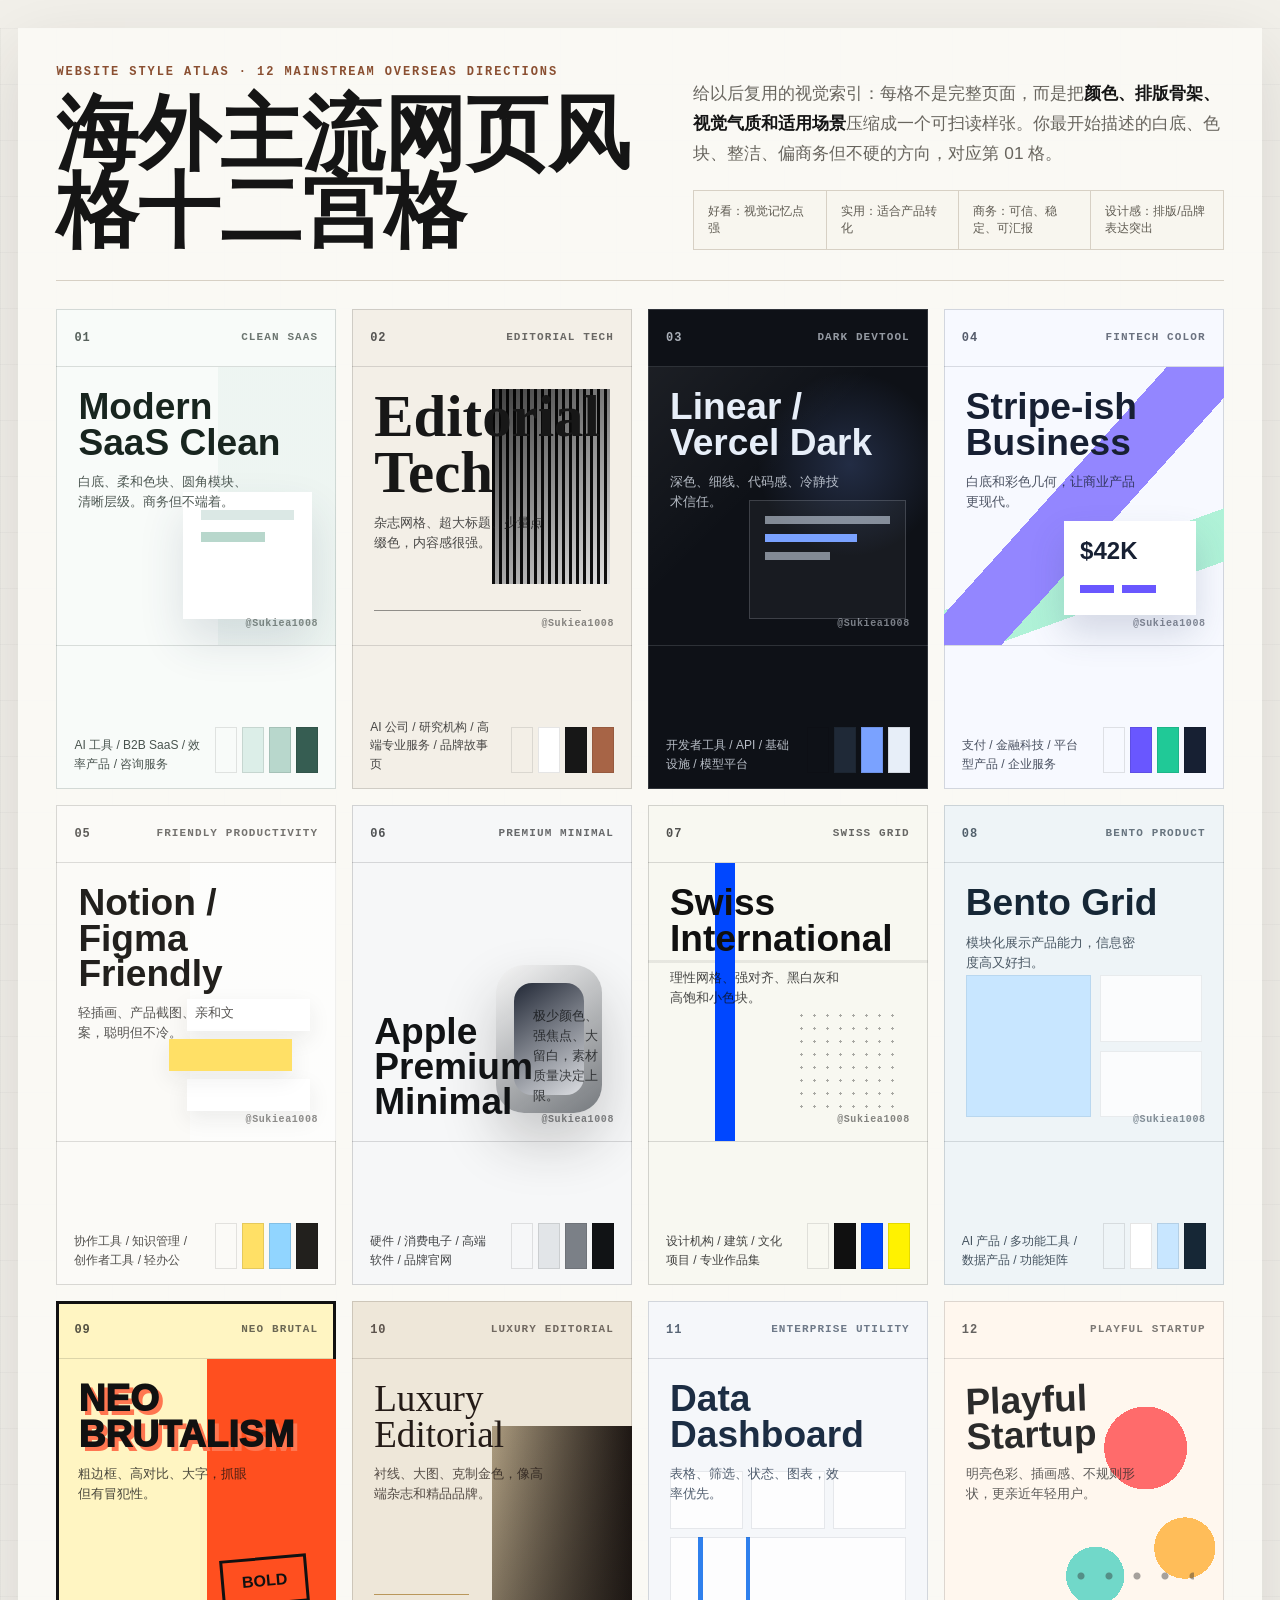
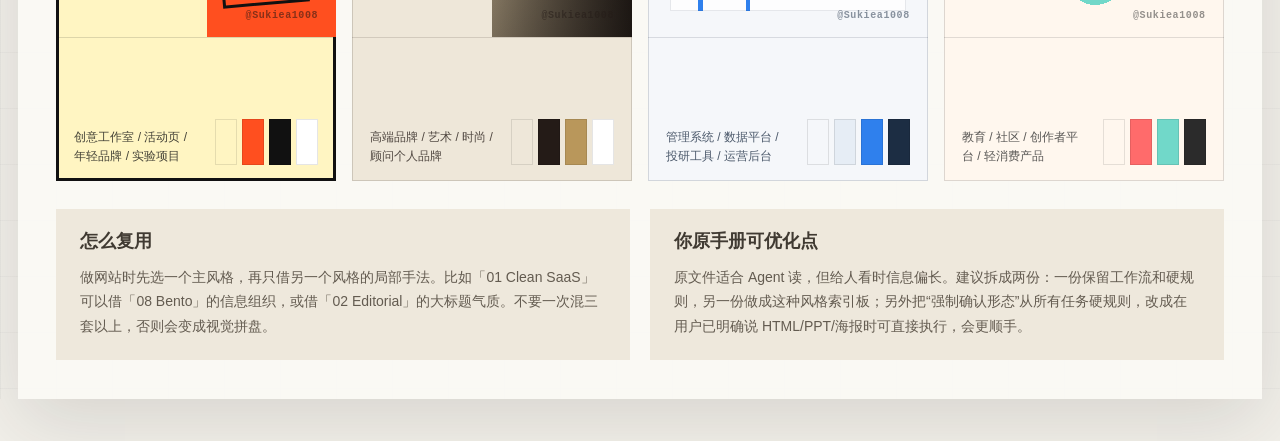
==== assets/style-board-template.html @ 3520db45 "Initial su-webstyle-top12 skill" ====
<!DOCTYPE html>
<html lang="zh-CN">
<head>
<meta charset="UTF-8">
<meta name="viewport" content="width=device-width, initial-scale=1.0">
<title>海外主流网页风格十二宫格</title>
<style>
  :root {
    --page: #f2f0ea;
    --ink: #151515;
    --muted: #68655e;
    --line: #d7d0c4;
    --panel: #fbfaf6;
    --shadow: 0 24px 70px rgba(38, 34, 28, .13);
    --sans: ui-sans-serif, -apple-system, BlinkMacSystemFont, "Segoe UI", "Noto Sans SC", "PingFang SC", sans-serif;
    --serif: Georgia, "Times New Roman", "Noto Serif SC", serif;
    --mono: ui-monospace, SFMono-Regular, Menlo, Monaco, Consolas, monospace;
  }

  * { box-sizing: border-box; }
  html { background: var(--page); color: var(--ink); }
  body {
    margin: 0;
    font-family: var(--sans);
    background:
      linear-gradient(90deg, rgba(21,21,21,.035) 1px, transparent 1px),
      linear-gradient(rgba(21,21,21,.028) 1px, transparent 1px),
      var(--page);
    background-size: 56px 56px;
  }

  .sheet {
    width: min(1800px, calc(100vw - 36px));
    margin: 28px auto 42px;
    padding: clamp(22px, 3vw, 44px);
    background: rgba(251, 250, 246, .92);
    box-shadow: var(--shadow);
  }

  header {
    display: grid;
    grid-template-columns: 1.05fr .95fr;
    gap: clamp(26px, 4vw, 72px);
    align-items: end;
    padding-bottom: 30px;
    border-bottom: 1px solid var(--line);
  }

  .kicker {
    margin: 0 0 18px;
    font: 700 12px/1 var(--mono);
    letter-spacing: .16em;
    text-transform: uppercase;
    color: #8a4f31;
  }

  h1 {
    margin: 0;
    max-width: 940px;
    font: 640 clamp(42px, 6.4vw, 108px)/.94 var(--serif);
    letter-spacing: 0;
  }

  .intro {
    margin: 0;
    max-width: 620px;
    color: var(--muted);
    font-size: clamp(14px, 1.35vw, 18px);
    line-height: 1.75;
  }

  .intro strong { color: var(--ink); font-weight: 750; }

  .legend {
    display: grid;
    grid-template-columns: repeat(4, 1fr);
    gap: 1px;
    margin-top: 22px;
    background: var(--line);
    border: 1px solid var(--line);
  }

  .legend span {
    background: #f8f6ef;
    padding: 12px 14px;
    font-size: 12px;
    color: #5f5b52;
  }

  .board {
    display: grid;
    grid-template-columns: repeat(4, minmax(0, 1fr));
    gap: 16px;
    margin-top: 28px;
  }

  .style-card {
    min-height: 480px;
    display: grid;
    grid-template-rows: 58px 1fr 144px;
    overflow: hidden;
    background: var(--bg);
    color: var(--fg);
    box-shadow: inset 0 0 0 1px color-mix(in srgb, var(--fg) 16%, transparent);
  }

  .style-head,
  .style-foot {
    display: flex;
    align-items: center;
    justify-content: space-between;
    gap: 14px;
    padding: 16px 18px;
  }

  .style-head {
    border-bottom: 1px solid color-mix(in srgb, var(--fg) 14%, transparent);
  }

  .style-no {
    font: 800 12px/1 var(--mono);
    letter-spacing: .08em;
    opacity: .72;
  }

  .style-tag {
    font: 700 11px/1 var(--mono);
    letter-spacing: .1em;
    text-transform: uppercase;
    opacity: .62;
    white-space: nowrap;
  }

  .creator-mark {
    position: absolute;
    right: 18px;
    bottom: 16px;
    z-index: 4;
    font: 700 10px/1 var(--mono);
    letter-spacing: .06em;
    opacity: .5;
    pointer-events: none;
  }

  .mock {
    position: relative;
    min-height: 278px;
    padding: 22px;
  }

  .style-title {
    position: relative;
    z-index: 2;
    margin: 0;
    max-width: 88%;
    font-size: clamp(28px, 2.9vw, 52px);
    line-height: .95;
    letter-spacing: 0;
  }

  .style-sub {
    position: relative;
    z-index: 2;
    margin-top: 12px;
    max-width: 75%;
    font-size: 13px;
    line-height: 1.55;
    opacity: .76;
  }

  .style-foot {
    align-items: end;
    border-top: 1px solid color-mix(in srgb, var(--fg) 14%, transparent);
  }

  .usage {
    margin: 0;
    max-width: 64%;
    font-size: 12px;
    line-height: 1.55;
    opacity: .78;
  }

  .swatches {
    display: flex;
    gap: 5px;
    align-items: end;
  }

  .swatches i {
    width: 22px;
    height: 46px;
    display: block;
    background: var(--c);
    box-shadow: inset 0 0 0 1px rgba(0,0,0,.1);
  }

  .clean .mock {
    background:
      linear-gradient(90deg, transparent 0 58%, color-mix(in srgb, var(--accent) 16%, transparent) 58% 100%);
  }
  .clean .window {
    position: absolute;
    right: 24px;
    bottom: 26px;
    width: 46%;
    height: 46%;
    background: #fff;
    box-shadow: 0 22px 45px rgba(43, 67, 92, .14);
    padding: 18px;
  }
  .clean .window::before,
  .clean .window::after {
    content: "";
    display: block;
    height: 10px;
    background: #dbe8e5;
    margin-bottom: 12px;
  }
  .clean .window::after { width: 68%; background: var(--accent); }

  .editorial .style-title {
    font-family: var(--serif);
    font-size: clamp(42px, 4.6vw, 82px);
  }
  .editorial .photo {
    position: absolute;
    right: 22px;
    top: 22px;
    width: 42%;
    height: 70%;
    background:
      linear-gradient(135deg, rgba(0,0,0,.75), rgba(0,0,0,.05)),
      repeating-linear-gradient(90deg, #111 0 3px, #efefef 3px 7px);
    filter: grayscale(1);
  }
  .editorial .rule {
    position: absolute;
    left: 22px;
    bottom: 34px;
    width: 74%;
    height: 1px;
    background: currentColor;
    opacity: .45;
  }

  .darktech .mock {
    background:
      radial-gradient(circle at 72% 35%, rgba(107, 142, 230, .22), transparent 34%),
      linear-gradient(135deg, rgba(255,255,255,.06), transparent 42%);
  }
  .darktech .codebox {
    position: absolute;
    right: 22px;
    bottom: 26px;
    width: 56%;
    height: 43%;
    border: 1px solid rgba(226, 232, 240, .18);
    background: rgba(255,255,255,.045);
    padding: 15px;
  }
  .darktech .codebox span {
    display: block;
    height: 8px;
    margin-bottom: 10px;
    background: rgba(229, 239, 255, .52);
  }
  .darktech .codebox span:nth-child(2) { width: 74%; background: var(--accent); }
  .darktech .codebox span:nth-child(3) { width: 52%; }

  .stripe .mock {
    background:
      linear-gradient(132deg, transparent 0 42%, color-mix(in srgb, var(--accent) 72%, white) 42% 58%, transparent 58%),
      linear-gradient(160deg, transparent 0 64%, color-mix(in srgb, #6ee7b7 55%, white) 64% 78%, transparent 78%);
  }
  .stripe .pay {
    position: absolute;
    right: 28px;
    bottom: 30px;
    width: 47%;
    height: 34%;
    background: #fff;
    color: #172033;
    box-shadow: 0 18px 35px rgba(55, 70, 110, .18);
    padding: 16px;
  }
  .stripe .pay b {
    display: block;
    font-size: 24px;
    margin-bottom: 14px;
  }
  .stripe .pay span {
    display: inline-block;
    width: 34%;
    height: 8px;
    background: #6957ff;
    margin-right: 8px;
  }

  .friendly .mock {
    background:
      linear-gradient(90deg, transparent 0 48%, rgba(255,255,255,.6) 48% 100%);
  }
  .friendly .blocks {
    position: absolute;
    right: 26px;
    bottom: 30px;
    width: 44%;
    display: grid;
    gap: 8px;
  }
  .friendly .blocks span {
    height: 32px;
    background: #fff;
    box-shadow: 0 8px 22px rgba(40,40,40,.08);
  }
  .friendly .blocks span:nth-child(2) { transform: translateX(-18px); background: var(--accent); }

  .apple .mock {
    display: flex;
    align-items: end;
  }
  .apple .device {
    position: absolute;
    right: 30px;
    bottom: 28px;
    width: 38%;
    aspect-ratio: 3 / 4.2;
    border-radius: 28px;
    background:
      linear-gradient(145deg, rgba(255,255,255,.96), rgba(196,203,211,.56)),
      linear-gradient(#111, #111);
    box-shadow: 0 28px 55px rgba(30,30,32,.22);
  }
  .apple .device::after {
    content: "";
    position: absolute;
    inset: 18px;
    border-radius: 18px;
    background: linear-gradient(145deg, #111827, #e5e7eb);
    opacity: .92;
  }

  .swiss .mock {
    background:
      linear-gradient(90deg, transparent 0 24%, var(--accent) 24% 31%, transparent 31%),
      linear-gradient(0deg, transparent 0 64%, rgba(0,0,0,.07) 64% 65%, transparent 65%);
  }
  .swiss .style-title {
    font-weight: 900;
    max-width: 70%;
  }
  .swiss .gridmark {
    position: absolute;
    right: 26px;
    bottom: 32px;
    width: 38%;
    height: 36%;
    background-image: radial-gradient(currentColor 1.2px, transparent 1.2px);
    background-size: 13px 13px;
    opacity: .35;
  }

  .bento .tiles {
    position: absolute;
    inset: 112px 22px 24px;
    display: grid;
    grid-template-columns: 1.1fr .9fr;
    grid-template-rows: 1fr 1fr;
    gap: 9px;
  }
  .bento .tiles span {
    background: rgba(255,255,255,.76);
    box-shadow: inset 0 0 0 1px rgba(22, 39, 54, .08);
  }
  .bento .tiles span:first-child { grid-row: span 2; background: var(--accent); }

  .brutal {
    box-shadow: inset 0 0 0 3px var(--fg);
  }
  .brutal .mock {
    background:
      linear-gradient(90deg, transparent 0 54%, var(--accent) 54% 100%);
  }
  .brutal .style-title {
    font-weight: 950;
    text-transform: uppercase;
    text-shadow: 4px 4px 0 color-mix(in srgb, var(--accent) 78%, white);
  }
  .brutal .stamp {
    position: absolute;
    right: 28px;
    bottom: 32px;
    padding: 12px 18px;
    border: 3px solid currentColor;
    transform: rotate(-5deg);
    font-weight: 900;
  }

  .luxury .style-title {
    font-family: var(--serif);
    font-weight: 520;
  }
  .luxury .image {
    position: absolute;
    right: 0;
    bottom: 0;
    width: 50%;
    height: 76%;
    background:
      linear-gradient(140deg, rgba(25,21,18,.22), rgba(25,21,18,.65)),
      linear-gradient(90deg, #d8c4a0, #211915);
  }
  .luxury .thin {
    position: absolute;
    left: 22px;
    bottom: 42px;
    width: 34%;
    height: 1px;
    background: var(--accent);
  }

  .utility .dash {
    position: absolute;
    inset: 112px 22px 26px;
    display: grid;
    grid-template-columns: 1fr 1fr 1fr;
    grid-template-rows: 58px 1fr;
    gap: 8px;
  }
  .utility .dash span {
    background: rgba(255,255,255,.78);
    box-shadow: inset 0 0 0 1px rgba(28,45,67,.1);
  }
  .utility .dash span:nth-child(4) {
    grid-column: span 3;
    background:
      linear-gradient(90deg, transparent 0 12%, var(--accent) 12% 14%, transparent 14% 32%, var(--accent) 32% 34%, transparent 34%),
      rgba(255,255,255,.78);
  }

  .playful .mock {
    background:
      radial-gradient(circle at 72% 32%, var(--accent) 0 15%, transparent 15%),
      radial-gradient(circle at 86% 68%, #ffbd59 0 10%, transparent 10%),
      radial-gradient(circle at 54% 78%, #71d8c9 0 11%, transparent 11%);
  }
  .playful .style-title {
    font-weight: 900;
    transform: rotate(-2deg);
  }
  .playful .wiggle {
    position: absolute;
    right: 30px;
    bottom: 40px;
    width: 44%;
    height: 42px;
    background:
      radial-gradient(circle at 10px 21px, currentColor 3px, transparent 4px) 0 0 / 28px 42px;
    opacity: .42;
  }

  .notes {
    display: grid;
    grid-template-columns: 1fr 1fr;
    gap: 20px;
    margin-top: 28px;
  }

  .note {
    padding: 22px 24px;
    background: #eee8dc;
    color: #403a32;
  }

  .note h2 {
    margin: 0 0 12px;
    font: 720 18px/1.2 var(--sans);
  }

  .note p {
    margin: 0;
    color: #635b50;
    line-height: 1.75;
    font-size: 14px;
  }

  @media (max-width: 1180px) {
    header,
    .notes { grid-template-columns: 1fr; }
    .board { grid-template-columns: repeat(2, minmax(0, 1fr)); }
  }

  @media (max-width: 720px) {
    .sheet { width: calc(100vw - 20px); padding: 18px; margin-top: 10px; }
    .board,
    .legend { grid-template-columns: 1fr; }
    .style-card { min-height: 440px; }
    .legend span { padding: 10px 12px; }
  }

  @media print {
    body { background: #f2f0ea; }
    .sheet {
      width: 1800px;
      margin: 0;
      box-shadow: none;
    }
  }
</style>
</head>
<body>
  <main class="sheet">
    <header>
      <div>
        <p class="kicker">Website Style Atlas · 12 mainstream overseas directions</p>
        <h1>海外主流网页风格十二宫格</h1>
      </div>
      <div>
        <p class="intro">给以后复用的视觉索引：每格不是完整页面，而是把<strong>颜色、排版骨架、视觉气质和适用场景</strong>压缩成一个可扫读样张。你最开始描述的白底、色块、整洁、偏商务但不硬的方向，对应第 01 格。</p>
        <div class="legend">
          <span>好看：视觉记忆点强</span>
          <span>实用：适合产品转化</span>
          <span>商务：可信、稳定、可汇报</span>
          <span>设计感：排版/品牌表达突出</span>
        </div>
      </div>
    </header>

    <section class="board" aria-label="十二种海外网页设计风格">
      <article class="style-card clean" style="--bg:#f8fbf9;--fg:#18251f;--accent:#b8d7cc;">
        <div class="style-head"><span class="style-no">01</span><span class="style-tag">Clean SaaS</span></div>
        <div class="mock">
          <h2 class="style-title">Modern SaaS Clean</h2>
          <p class="style-sub">白底、柔和色块、圆角模块、清晰层级。商务但不端着。</p>
          <div class="window"></div>
          <span class="creator-mark">@Sukiea1008</span>
        </div>
        <div class="style-foot">
          <p class="usage">AI 工具 / B2B SaaS / 效率产品 / 咨询服务</p>
          <div class="swatches"><i style="--c:#f8fbf9"></i><i style="--c:#dceee8"></i><i style="--c:#b8d7cc"></i><i style="--c:#365d52"></i></div>
        </div>
      </article>

      <article class="style-card editorial" style="--bg:#f3efe7;--fg:#171717;--accent:#a76446;">
        <div class="style-head"><span class="style-no">02</span><span class="style-tag">Editorial Tech</span></div>
        <div class="mock">
          <div class="photo"></div>
          <h2 class="style-title">Editorial Tech</h2>
          <p class="style-sub">杂志网格、超大标题、少量点缀色，内容感很强。</p>
          <div class="rule"></div>
          <span class="creator-mark">@Sukiea1008</span>
        </div>
        <div class="style-foot">
          <p class="usage">AI 公司 / 研究机构 / 高端专业服务 / 品牌故事页</p>
          <div class="swatches"><i style="--c:#f3efe7"></i><i style="--c:#ffffff"></i><i style="--c:#171717"></i><i style="--c:#a76446"></i></div>
        </div>
      </article>

      <article class="style-card darktech" style="--bg:#0e1117;--fg:#e7eef8;--accent:#7aa2ff;">
        <div class="style-head"><span class="style-no">03</span><span class="style-tag">Dark Devtool</span></div>
        <div class="mock">
          <h2 class="style-title">Linear / Vercel Dark</h2>
          <p class="style-sub">深色、细线、代码感、冷静技术信任。</p>
          <div class="codebox"><span></span><span></span><span></span></div>
          <span class="creator-mark">@Sukiea1008</span>
        </div>
        <div class="style-foot">
          <p class="usage">开发者工具 / API / 基础设施 / 模型平台</p>
          <div class="swatches"><i style="--c:#0e1117"></i><i style="--c:#1f2937"></i><i style="--c:#7aa2ff"></i><i style="--c:#e7eef8"></i></div>
        </div>
      </article>

      <article class="style-card stripe" style="--bg:#f7f9ff;--fg:#172033;--accent:#6957ff;">
        <div class="style-head"><span class="style-no">04</span><span class="style-tag">Fintech Color</span></div>
        <div class="mock">
          <h2 class="style-title">Stripe-ish Business</h2>
          <p class="style-sub">白底和彩色几何，让商业产品更现代。</p>
          <div class="pay"><b>$42K</b><span></span><span></span></div>
          <span class="creator-mark">@Sukiea1008</span>
        </div>
        <div class="style-foot">
          <p class="usage">支付 / 金融科技 / 平台型产品 / 企业服务</p>
          <div class="swatches"><i style="--c:#f7f9ff"></i><i style="--c:#6957ff"></i><i style="--c:#20c997"></i><i style="--c:#172033"></i></div>
        </div>
      </article>

      <article class="style-card friendly" style="--bg:#fbfaf7;--fg:#22201d;--accent:#ffe066;">
        <div class="style-head"><span class="style-no">05</span><span class="style-tag">Friendly Productivity</span></div>
        <div class="mock">
          <h2 class="style-title">Notion / Figma Friendly</h2>
          <p class="style-sub">轻插画、产品截图、亲和文案，聪明但不冷。</p>
          <div class="blocks"><span></span><span></span><span></span></div>
          <span class="creator-mark">@Sukiea1008</span>
        </div>
        <div class="style-foot">
          <p class="usage">协作工具 / 知识管理 / 创作者工具 / 轻办公</p>
          <div class="swatches"><i style="--c:#fbfaf7"></i><i style="--c:#ffe066"></i><i style="--c:#91d5ff"></i><i style="--c:#22201d"></i></div>
        </div>
      </article>

      <article class="style-card apple" style="--bg:#f6f7f8;--fg:#111315;--accent:#c8ccd1;">
        <div class="style-head"><span class="style-no">06</span><span class="style-tag">Premium Minimal</span></div>
        <div class="mock">
          <h2 class="style-title">Apple Premium Minimal</h2>
          <p class="style-sub">极少颜色、强焦点、大留白，素材质量决定上限。</p>
          <div class="device"></div>
          <span class="creator-mark">@Sukiea1008</span>
        </div>
        <div class="style-foot">
          <p class="usage">硬件 / 消费电子 / 高端软件 / 品牌官网</p>
          <div class="swatches"><i style="--c:#f6f7f8"></i><i style="--c:#e2e5e8"></i><i style="--c:#7b8087"></i><i style="--c:#111315"></i></div>
        </div>
      </article>

      <article class="style-card swiss" style="--bg:#f8f8f1;--fg:#101010;--accent:#0047ff;">
        <div class="style-head"><span class="style-no">07</span><span class="style-tag">Swiss Grid</span></div>
        <div class="mock">
          <h2 class="style-title">Swiss International</h2>
          <p class="style-sub">理性网格、强对齐、黑白灰和高饱和小色块。</p>
          <div class="gridmark"></div>
          <span class="creator-mark">@Sukiea1008</span>
        </div>
        <div class="style-foot">
          <p class="usage">设计机构 / 建筑 / 文化项目 / 专业作品集</p>
          <div class="swatches"><i style="--c:#f8f8f1"></i><i style="--c:#101010"></i><i style="--c:#0047ff"></i><i style="--c:#fff200"></i></div>
        </div>
      </article>

      <article class="style-card bento" style="--bg:#eef4f7;--fg:#162736;--accent:#c8e6ff;">
        <div class="style-head"><span class="style-no">08</span><span class="style-tag">Bento Product</span></div>
        <div class="mock">
          <h2 class="style-title">Bento Grid</h2>
          <p class="style-sub">模块化展示产品能力，信息密度高又好扫。</p>
          <div class="tiles"><span></span><span></span><span></span></div>
          <span class="creator-mark">@Sukiea1008</span>
        </div>
        <div class="style-foot">
          <p class="usage">AI 产品 / 多功能工具 / 数据产品 / 功能矩阵</p>
          <div class="swatches"><i style="--c:#eef4f7"></i><i style="--c:#ffffff"></i><i style="--c:#c8e6ff"></i><i style="--c:#162736"></i></div>
        </div>
      </article>

      <article class="style-card brutal" style="--bg:#fff5c2;--fg:#111111;--accent:#ff4f1f;">
        <div class="style-head"><span class="style-no">09</span><span class="style-tag">Neo Brutal</span></div>
        <div class="mock">
          <h2 class="style-title">Neo Brutalism</h2>
          <p class="style-sub">粗边框、高对比、大字，抓眼但有冒犯性。</p>
          <div class="stamp">BOLD</div>
          <span class="creator-mark">@Sukiea1008</span>
        </div>
        <div class="style-foot">
          <p class="usage">创意工作室 / 活动页 / 年轻品牌 / 实验项目</p>
          <div class="swatches"><i style="--c:#fff5c2"></i><i style="--c:#ff4f1f"></i><i style="--c:#111111"></i><i style="--c:#ffffff"></i></div>
        </div>
      </article>

      <article class="style-card luxury" style="--bg:#eee7d9;--fg:#241b17;--accent:#b9975b;">
        <div class="style-head"><span class="style-no">10</span><span class="style-tag">Luxury Editorial</span></div>
        <div class="mock">
          <div class="image"></div>
          <h2 class="style-title">Luxury Editorial</h2>
          <p class="style-sub">衬线、大图、克制金色，像高端杂志和精品品牌。</p>
          <div class="thin"></div>
          <span class="creator-mark">@Sukiea1008</span>
        </div>
        <div class="style-foot">
          <p class="usage">高端品牌 / 艺术 / 时尚 / 顾问个人品牌</p>
          <div class="swatches"><i style="--c:#eee7d9"></i><i style="--c:#241b17"></i><i style="--c:#b9975b"></i><i style="--c:#ffffff"></i></div>
        </div>
      </article>

      <article class="style-card utility" style="--bg:#f5f7fa;--fg:#1c2d43;--accent:#2f80ed;">
        <div class="style-head"><span class="style-no">11</span><span class="style-tag">Enterprise Utility</span></div>
        <div class="mock">
          <h2 class="style-title">Data Dashboard</h2>
          <p class="style-sub">表格、筛选、状态、图表，效率优先。</p>
          <div class="dash"><span></span><span></span><span></span><span></span></div>
          <span class="creator-mark">@Sukiea1008</span>
        </div>
        <div class="style-foot">
          <p class="usage">管理系统 / 数据平台 / 投研工具 / 运营后台</p>
          <div class="swatches"><i style="--c:#f5f7fa"></i><i style="--c:#e6edf5"></i><i style="--c:#2f80ed"></i><i style="--c:#1c2d43"></i></div>
        </div>
      </article>

      <article class="style-card playful" style="--bg:#fff7ee;--fg:#2b2b2b;--accent:#ff6b6b;">
        <div class="style-head"><span class="style-no">12</span><span class="style-tag">Playful Startup</span></div>
        <div class="mock">
          <h2 class="style-title">Playful Startup</h2>
          <p class="style-sub">明亮色彩、插画感、不规则形状，更亲近年轻用户。</p>
          <div class="wiggle"></div>
          <span class="creator-mark">@Sukiea1008</span>
        </div>
        <div class="style-foot">
          <p class="usage">教育 / 社区 / 创作者平台 / 轻消费产品</p>
          <div class="swatches"><i style="--c:#fff7ee"></i><i style="--c:#ff6b6b"></i><i style="--c:#71d8c9"></i><i style="--c:#2b2b2b"></i></div>
        </div>
      </article>
    </section>

    <section class="notes">
      <div class="note">
        <h2>怎么复用</h2>
        <p>做网站时先选一个主风格，再只借另一个风格的局部手法。比如「01 Clean SaaS」可以借「08 Bento」的信息组织，或借「02 Editorial」的大标题气质。不要一次混三套以上，否则会变成视觉拼盘。</p>
      </div>
      <div class="note">
        <h2>你原手册可优化点</h2>
        <p>原文件适合 Agent 读，但给人看时信息偏长。建议拆成两份：一份保留工作流和硬规则，另一份做成这种风格索引板；另外把“强制确认形态”从所有任务硬规则，改成在用户已明确说 HTML/PPT/海报时可直接执行，会更顺手。</p>
      </div>
    </section>
  </main>
</body>
</html>
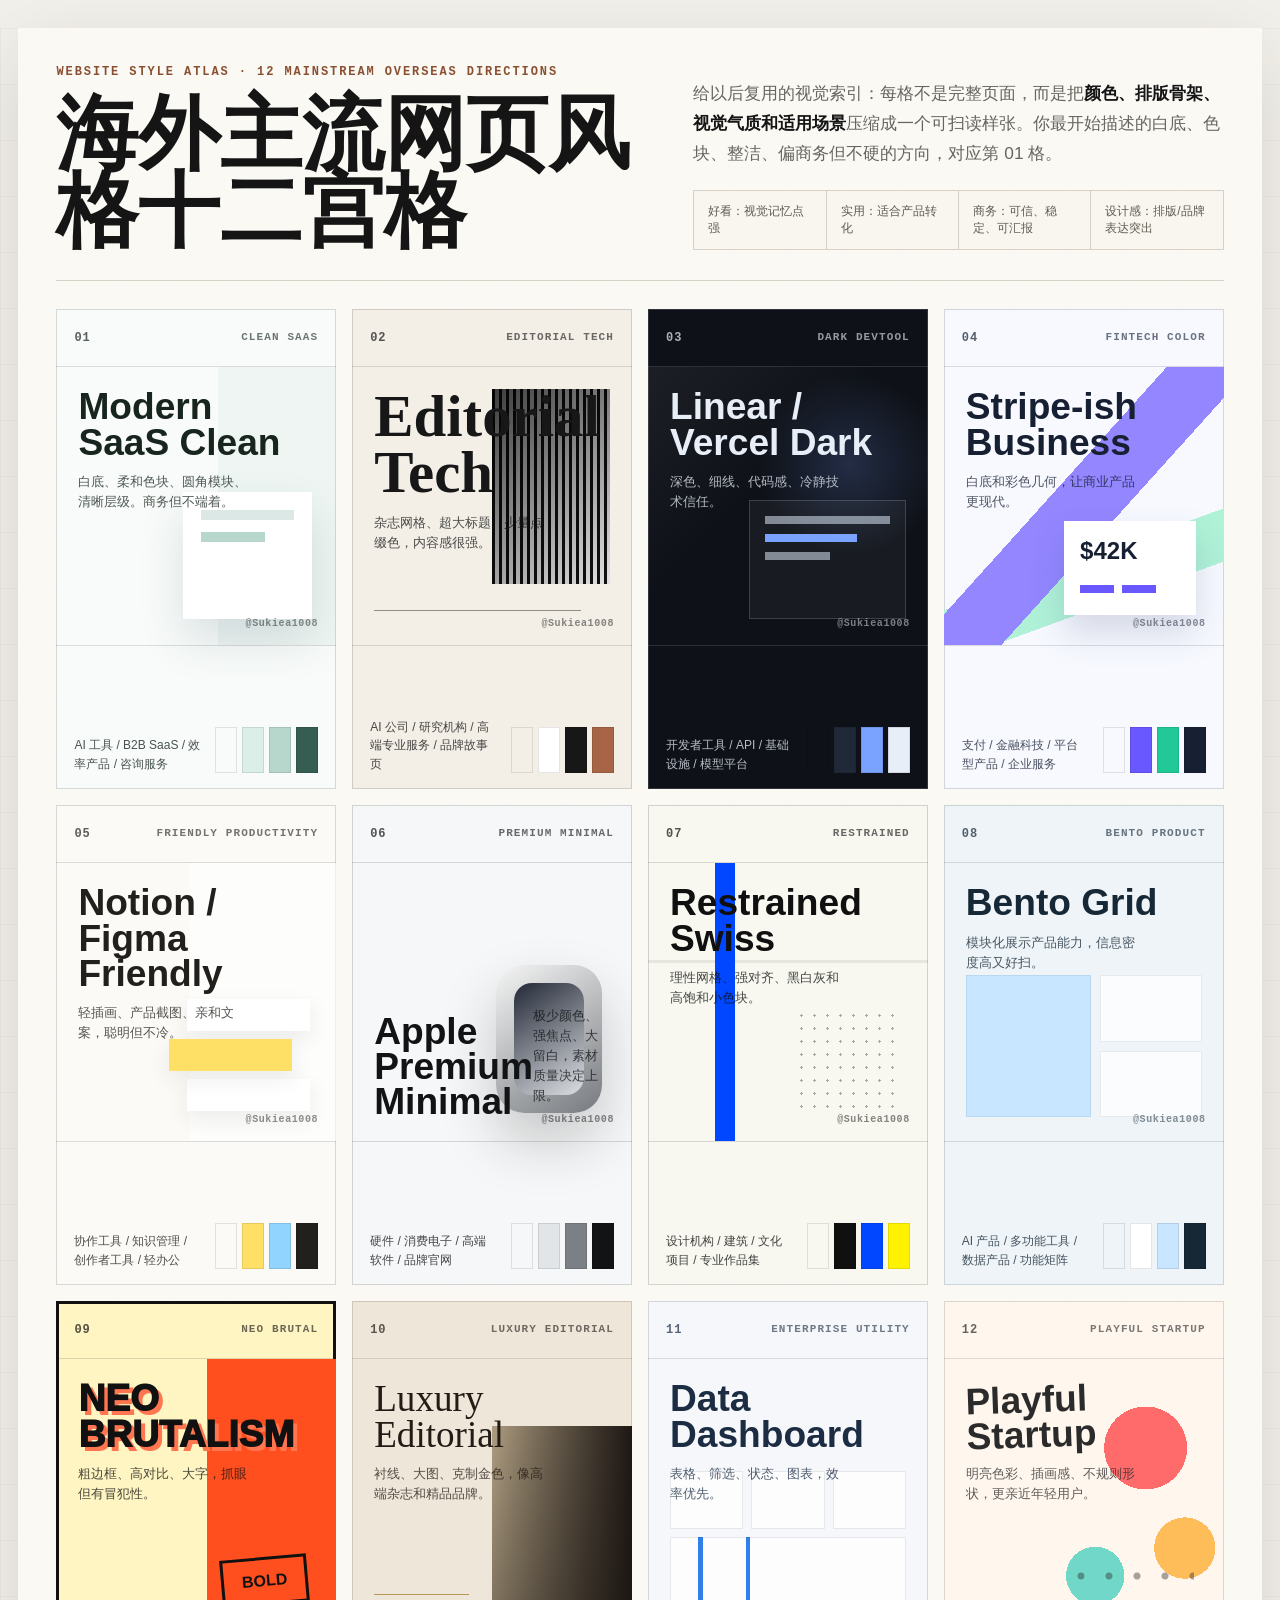
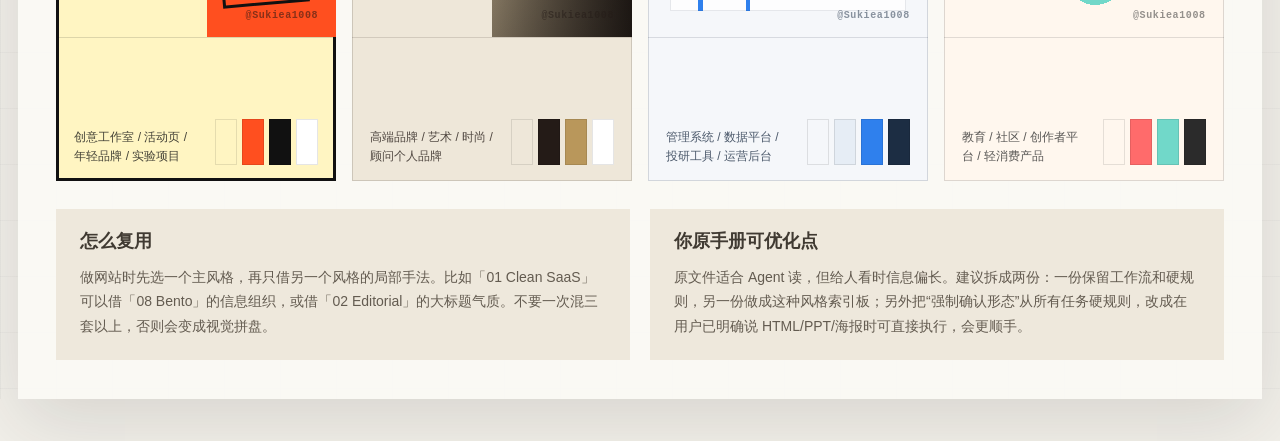
==== commit df1a3e97: "Release v0.2.5 with Pages demo" ====
--- a/assets/style-board-template.html
+++ b/assets/style-board-template.html
@@ -614,9 +614,9 @@
       </article>
 
       <article class="style-card swiss" style="--bg:#f8f8f1;--fg:#101010;--accent:#0047ff;">
-        <div class="style-head"><span class="style-no">07</span><span class="style-tag">Swiss Grid</span></div>
-        <div class="mock">
-          <h2 class="style-title">Swiss International</h2>
+        <div class="style-head"><span class="style-no">07</span><span class="style-tag">Restrained</span></div>
+        <div class="mock">
+          <h2 class="style-title">Restrained Swiss</h2>
           <p class="style-sub">理性网格、强对齐、黑白灰和高饱和小色块。</p>
           <div class="gridmark"></div>
           <span class="creator-mark">@Sukiea1008</span>
